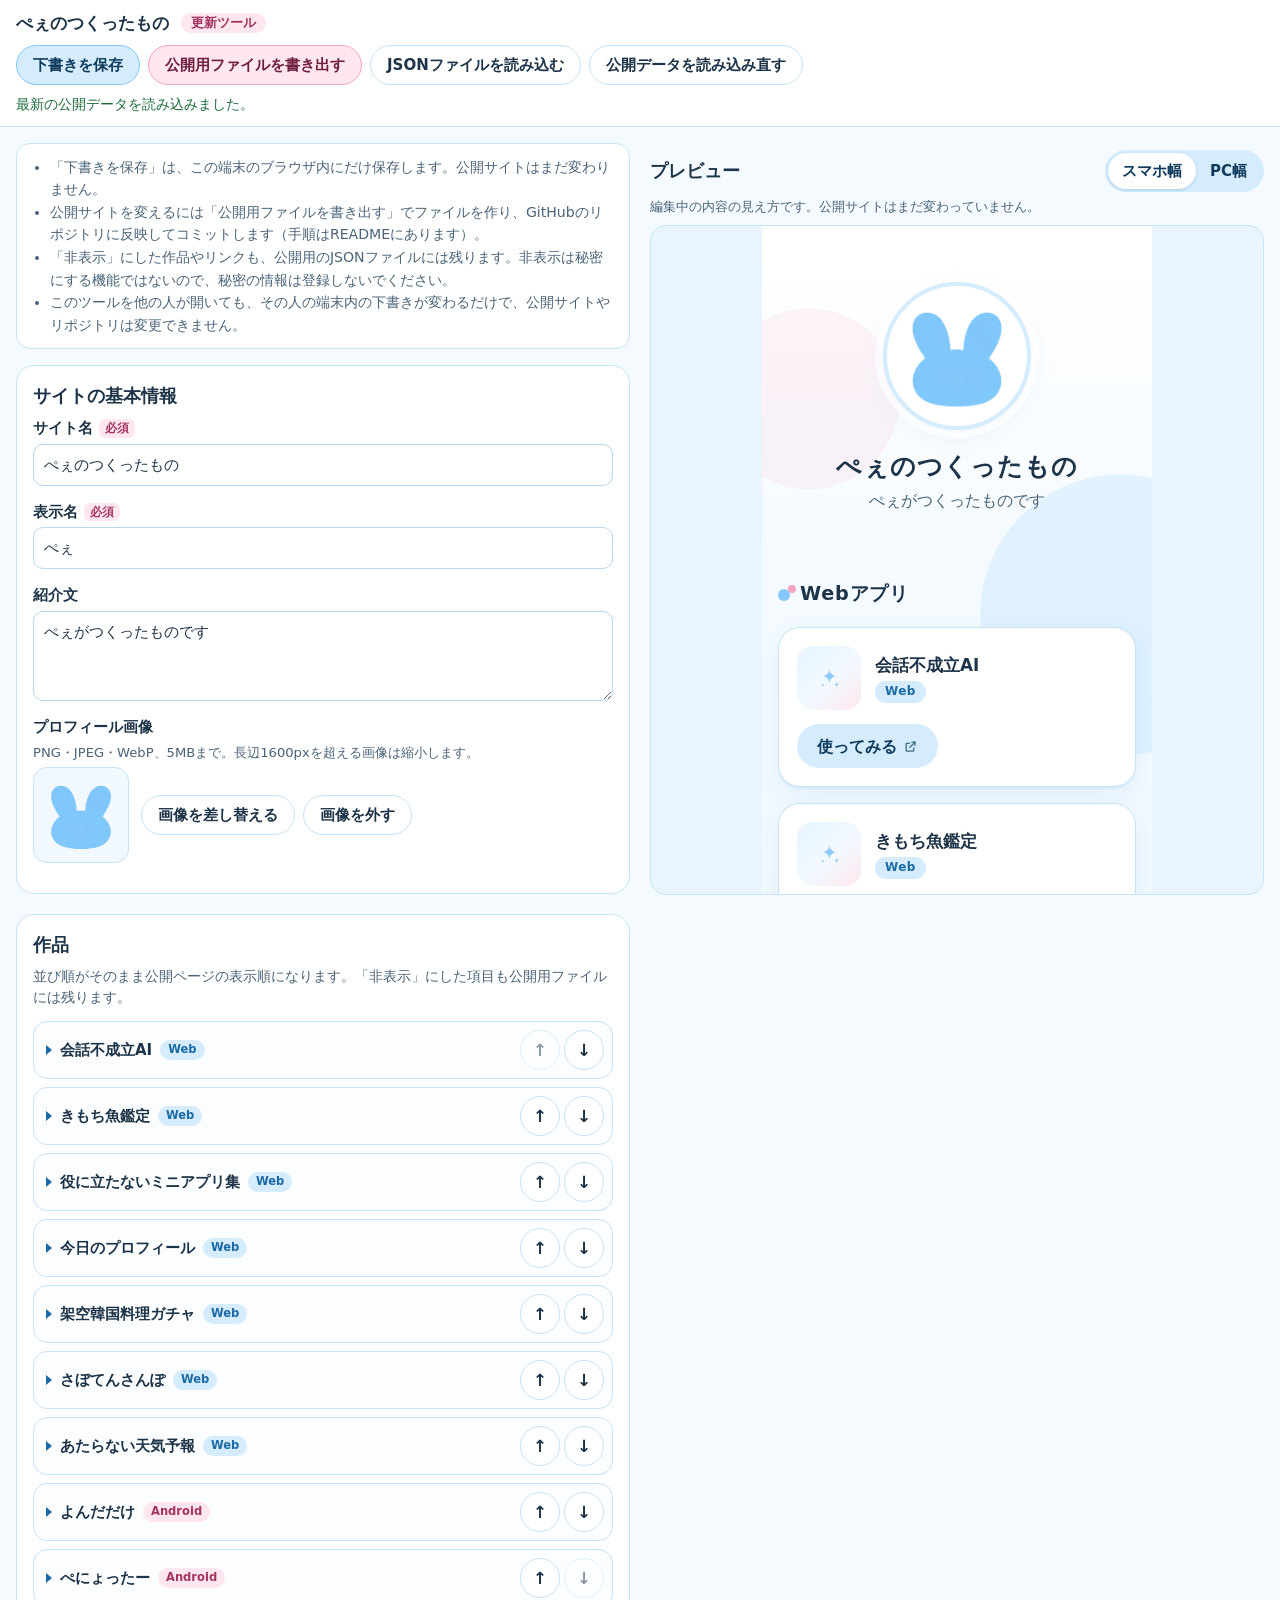
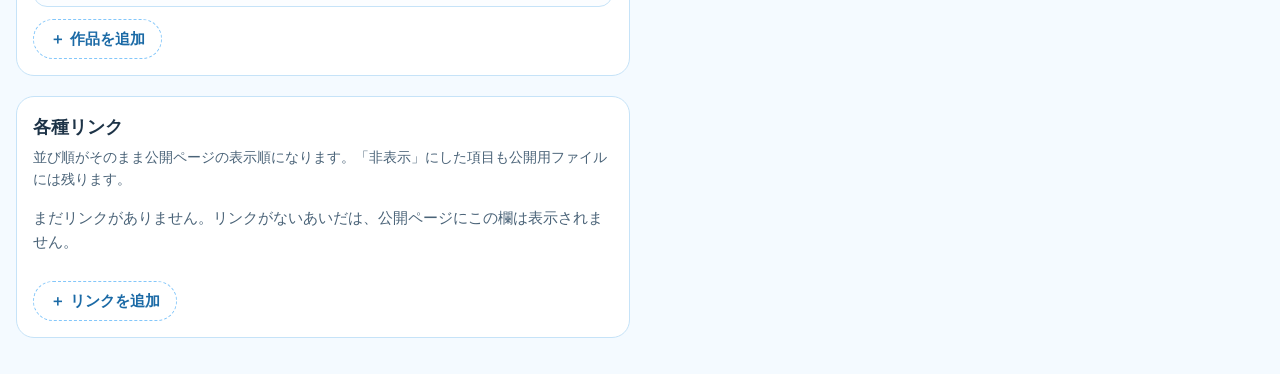
==== editor/index.html @ b0e4f6c3 "Initial commit" ====
<!doctype html>
<html lang="ja" data-page="editor">
<head>
  <meta charset="utf-8">
  <meta name="viewport" content="width=device-width, initial-scale=1">
  <meta name="robots" content="noindex, nofollow">
  <title>更新ツール｜ぺぇのつくったもの</title>
  <link rel="icon" type="image/png" sizes="32x32" href="../assets/favicon-32.png">
  <link rel="stylesheet" href="editor.css">
  <script src="../app.js" defer></script>
  <script src="zip.js" defer></script>
  <script src="editor.js" defer></script>
</head>
<body>
  <header class="topbar">
    <div class="topbar-inner">
      <h1 class="tool-title">ぺぇのつくったもの <span>更新ツール</span></h1>
      <div class="toolbar" role="group" aria-label="ファイル操作">
        <button type="button" class="btn btn-primary" id="btn-save" disabled>下書きを保存</button>
        <button type="button" class="btn btn-accent" id="btn-export" disabled>公開用ファイルを書き出す</button>
        <button type="button" class="btn" id="btn-import">JSONファイルを読み込む</button>
        <button type="button" class="btn btn-ghost" id="btn-reload">公開データを読み込み直す</button>
      </div>
      <p class="status" id="status" role="status" aria-live="polite"></p>
      <p class="dirty" id="dirty" hidden>保存していない変更があります</p>
    </div>
  </header>

  <div class="layout">
    <main class="form-col" id="form-col">
      <section class="notice" aria-labelledby="notice-title">
        <h2 id="notice-title" class="sr-only">このツールについて</h2>
        <ul>
          <li>「下書きを保存」は、この端末のブラウザ内にだけ保存します。公開サイトはまだ変わりません。</li>
          <li>公開サイトを変えるには「公開用ファイルを書き出す」でファイルを作り、GitHubのリポジトリに反映してコミットします（手順はREADMEにあります）。</li>
          <li>「非表示」にした作品やリンクも、公開用のJSONファイルには残ります。非表示は秘密にする機能ではないので、秘密の情報は登録しないでください。</li>
          <li>このツールを他の人が開いても、その人の端末内の下書きが変わるだけで、公開サイトやリポジトリは変更できません。</li>
        </ul>
      </section>

      <div class="problems" id="problems" role="alert" hidden></div>

      <div id="editor-root">
        <p class="empty-state" id="empty-state">データを読み込んでいます…</p>
      </div>
    </main>

    <aside class="preview-col" aria-labelledby="preview-title">
      <div class="preview-head">
        <h2 id="preview-title" class="preview-title">プレビュー</h2>
        <div class="segmented" role="group" aria-label="プレビューの幅">
          <button type="button" class="seg" data-width="mobile" aria-pressed="true">スマホ幅</button>
          <button type="button" class="seg" data-width="pc" aria-pressed="false">PC幅</button>
        </div>
      </div>
      <p class="preview-note">編集中の内容の見え方です。公開サイトはまだ変わっていません。</p>
      <div class="preview-frame" id="preview-frame">
        <iframe id="preview" title="サイトのプレビュー" src="../index.html?preview=1"></iframe>
      </div>
    </aside>
  </div>

  <input type="file" id="image-input" accept="image/png,image/jpeg,image/webp" hidden>
  <input type="file" id="json-input" accept=".json,application/json" hidden>

  <dialog id="draft-dialog" aria-labelledby="draft-dialog-title">
    <h2 id="draft-dialog-title">端末内に下書きがあります</h2>
    <p id="draft-dialog-text"></p>
    <p class="dialog-note">公開データを読み込んでも、下書きは「下書きを保存」するまで消えません。</p>
    <div class="dialog-buttons">
      <button type="button" class="btn btn-primary" id="draft-restore">下書きを復元する</button>
      <button type="button" class="btn" id="draft-published">最新の公開データを読み込む</button>
    </div>
  </dialog>
</body>
</html>
---- editor/editor.css ----
/* 更新ツール — 公開ページと同じ配色で、操作しやすさを優先 */

:root {
  color-scheme: light;
  --bg: #f4faff;
  --surface: #ffffff;
  --text: #1d3347;
  --text-sub: #4a6378;
  --sky: #84c7fa;
  --sky-soft: #d4ecfd;
  --sky-line: #c6e3f8;
  --sky-ink: #1b6aa6;
  --pink: #f5a3c0;
  --pink-soft: #ffe6ef;
  --pink-ink: #a33461;
  --danger: #b3261e;
  --danger-soft: #fdecea;
  --ok: #1e6b3a;
  --ok-soft: #e7f6ec;
  --focus: #1b6aa6;
  --font: system-ui, -apple-system, "Hiragino Sans", "Yu Gothic UI", "Meiryo", sans-serif;
}

*,
*::before,
*::after {
  box-sizing: border-box;
}

body {
  margin: 0;
  font-family: var(--font);
  font-size: 15px;
  line-height: 1.6;
  color: var(--text);
  background: var(--bg);
  overflow-wrap: anywhere;
}

.sr-only {
  position: absolute;
  width: 1px;
  height: 1px;
  padding: 0;
  margin: -1px;
  overflow: hidden;
  clip: rect(0, 0, 0, 0);
  white-space: nowrap;
  border: 0;
}

:focus-visible {
  outline: 3px solid var(--focus);
  outline-offset: 2px;
}

[hidden] {
  display: none !important;
}

/* ---------- 上部バー ---------- */

.topbar {
  z-index: 10;
  background: rgba(255, 255, 255, 0.96);
  border-bottom: 1px solid var(--sky-line);
}

@media (min-width: 768px) and (min-height: 600px) {
  .topbar {
    position: sticky;
    top: 0;
  }
}

.topbar-inner {
  max-width: 1600px;
  margin: 0 auto;
  padding: 10px 16px;
}

.tool-title {
  margin: 0 0 8px;
  font-size: 1.05rem;
  font-weight: 800;
}

.tool-title span {
  display: inline-block;
  margin-left: 6px;
  padding: 0 10px;
  border-radius: 999px;
  background: var(--pink-soft);
  color: var(--pink-ink);
  font-size: 0.8rem;
  vertical-align: 2px;
}

.toolbar {
  display: flex;
  flex-wrap: wrap;
  gap: 8px;
}

.status {
  margin: 8px 0 0;
  min-height: 1.6em;
  font-size: 0.9rem;
  color: var(--text-sub);
}

.status-ok {
  color: var(--ok);
}

.status-error {
  color: var(--danger);
  font-weight: 700;
}

.status-info {
  color: var(--sky-ink);
}

.dirty {
  margin: 2px 0 0;
  font-size: 0.85rem;
  color: var(--pink-ink);
}

.dirty::before {
  content: "● ";
}

/* ---------- ボタン ---------- */

.btn {
  display: inline-flex;
  align-items: center;
  justify-content: center;
  min-height: 40px;
  padding: 6px 16px;
  border: 1px solid var(--sky-line);
  border-radius: 999px;
  background: var(--surface);
  color: var(--text);
  font: inherit;
  font-weight: 700;
  cursor: pointer;
}

.btn:hover:not(:disabled) {
  border-color: var(--sky);
  background: #f7fbff;
}

.btn:disabled {
  opacity: 0.5;
  cursor: not-allowed;
}

.btn-primary {
  background: var(--sky-soft);
  border-color: var(--sky);
  color: #0f3a5c;
}

.btn-primary:hover:not(:disabled) {
  background: #bfe1fb;
}

.btn-accent {
  background: var(--pink-soft);
  border-color: var(--pink);
  color: #6e1f40;
}

.btn-accent:hover:not(:disabled) {
  background: #ffd6e5;
}

.btn-ghost {
  background: transparent;
}

.btn-danger {
  border-color: #f0b8b3;
  color: var(--danger);
}

.btn-danger:hover:not(:disabled) {
  background: var(--danger-soft);
  border-color: var(--danger);
}

.btn-icon {
  width: 40px;
  padding: 0;
  font-size: 1.05rem;
}

.btn-add {
  margin-top: 12px;
  border-style: dashed;
  border-color: var(--sky);
  color: var(--sky-ink);
}

.link-button {
  padding: 0;
  border: 0;
  background: none;
  color: inherit;
  font: inherit;
  text-align: left;
  text-decoration: underline;
  cursor: pointer;
}

/* ---------- レイアウト ---------- */

.layout {
  max-width: 1600px;
  margin: 0 auto;
  padding: 16px;
  display: grid;
  grid-template-columns: minmax(0, 1fr);
  gap: 20px;
}

@media (min-width: 1100px) {
  .layout {
    grid-template-columns: minmax(0, 1fr) minmax(0, 1fr);
    align-items: start;
  }

  .preview-col {
    position: sticky;
    top: 150px;
  }
}

.notice {
  margin-bottom: 16px;
  padding: 12px 16px;
  border-radius: 14px;
  background: var(--surface);
  border: 1px solid var(--sky-line);
  font-size: 0.88rem;
  color: var(--text-sub);
}

.notice ul {
  margin: 0;
  padding-left: 1.2em;
}

.problems {
  margin-bottom: 16px;
  padding: 12px 16px;
  border-radius: 14px;
  background: var(--danger-soft);
  border: 1px solid #f0b8b3;
  color: var(--danger);
}

.problems-title {
  margin: 0 0 6px;
  font-weight: 700;
}

.problems ul {
  margin: 0;
  padding-left: 1.2em;
}

.empty-state {
  color: var(--text-sub);
}

/* ---------- パネル・フォーム ---------- */

.panel {
  margin-bottom: 20px;
  padding: 16px;
  border-radius: 18px;
  background: var(--surface);
  border: 1px solid var(--sky-line);
}

.panel-title {
  margin: 0 0 6px;
  font-size: 1.1rem;
}

.panel-note {
  margin: 0 0 12px;
  font-size: 0.85rem;
  color: var(--text-sub);
}

.field {
  margin: 0 0 14px;
}

.field-label {
  display: block;
  margin: 0 0 4px;
  font-weight: 700;
  font-size: 0.92rem;
}

.req {
  display: inline-block;
  margin-left: 6px;
  padding: 0 6px;
  border-radius: 6px;
  background: var(--pink-soft);
  color: var(--pink-ink);
  font-size: 0.72rem;
  vertical-align: 1px;
}

.hint {
  margin: 0 0 4px;
  font-size: 0.82rem;
  color: var(--text-sub);
}

.input {
  display: block;
  width: 100%;
  min-height: 40px;
  padding: 8px 10px;
  border: 1px solid #b9d7ee;
  border-radius: 10px;
  background: #fff;
  color: var(--text);
  font: inherit;
}

textarea.input {
  resize: vertical;
}

.input[aria-invalid="true"] {
  border-color: var(--danger);
  background: #fffafa;
}

.field-error {
  margin: 4px 0 0;
  font-size: 0.85rem;
  font-weight: 700;
  color: var(--danger);
}

.field-error::before {
  content: "！ ";
}

.field-check {
  display: flex;
  flex-wrap: wrap;
  align-items: center;
  gap: 8px;
}

.field-check input,
.radio input {
  width: 20px;
  height: 20px;
  margin: 0;
  accent-color: var(--sky-ink);
}

.field-check .field-error {
  flex-basis: 100%;
}

.field-radios {
  border: 0;
  padding: 0;
  min-width: 0;
}

.radio {
  display: flex;
  align-items: center;
  gap: 8px;
  min-height: 32px;
}

.image-row {
  display: flex;
  flex-wrap: wrap;
  align-items: center;
  gap: 12px;
}

.image-preview {
  width: 96px;
  height: 96px;
  flex: none;
  border-radius: 14px;
  border: 1px solid var(--sky-line);
  background: #f1f8fe;
  display: flex;
  align-items: center;
  justify-content: center;
  overflow: hidden;
}

.image-preview img {
  width: 100%;
  height: 100%;
  object-fit: contain;
}

.image-none {
  font-size: 0.75rem;
  color: var(--text-sub);
  text-align: center;
  padding: 4px;
}

.image-buttons {
  display: flex;
  flex-wrap: wrap;
  gap: 8px;
}

/* ---------- 項目リスト ---------- */

.items {
  list-style: none;
  margin: 0;
  padding: 0;
  display: flex;
  flex-direction: column;
  gap: 8px;
}

.item {
  border: 1px solid var(--sky-line);
  border-radius: 14px;
  background: #fbfdff;
}

.item.is-open {
  border-color: var(--sky);
  background: #fff;
}

.item-head {
  display: flex;
  align-items: center;
  gap: 8px;
  padding: 6px 8px 6px 4px;
}

.item-toggle {
  flex: 1;
  min-width: 0;
  display: flex;
  flex-wrap: wrap;
  align-items: center;
  gap: 6px 8px;
  min-height: 44px;
  padding: 4px 8px;
  border: 0;
  border-radius: 10px;
  background: transparent;
  color: inherit;
  font: inherit;
  text-align: left;
  cursor: pointer;
}

.item-toggle:hover {
  background: #f1f8fe;
}

.chev {
  width: 0;
  height: 0;
  border-left: 6px solid var(--sky-ink);
  border-top: 5px solid transparent;
  border-bottom: 5px solid transparent;
  transition: transform 0.15s ease;
}

.item.is-open .chev {
  transform: rotate(90deg);
}

.item-name {
  font-weight: 700;
  min-width: 0;
}

.item-tags {
  display: inline-flex;
  flex-wrap: wrap;
  gap: 4px;
}

.tag {
  padding: 0 8px;
  border-radius: 999px;
  font-size: 0.72rem;
  font-weight: 700;
  line-height: 1.7;
  background: var(--sky-soft);
  color: var(--sky-ink);
}

.tag-android {
  background: var(--pink-soft);
  color: var(--pink-ink);
}

.tag-icon {
  background: #eef3f7;
  color: var(--text-sub);
}

.tag-hidden {
  background: #e9edf1;
  color: #3d4b57;
}

.tag-warn {
  background: var(--danger-soft);
  color: var(--danger);
}

.item-moves {
  display: flex;
  gap: 4px;
  flex: none;
}

.item-body {
  padding: 8px 16px 16px;
  border-top: 1px dashed var(--sky-line);
}

.item-foot {
  display: flex;
  justify-content: flex-end;
  margin-top: 8px;
}

/* ---------- プレビュー ---------- */

.preview-col {
  min-width: 0;
}

.preview-head {
  display: flex;
  flex-wrap: wrap;
  align-items: center;
  justify-content: space-between;
  gap: 8px;
}

.preview-title {
  margin: 0;
  font-size: 1.1rem;
}

.preview-note {
  margin: 4px 0 8px;
  font-size: 0.82rem;
  color: var(--text-sub);
}

.segmented {
  display: inline-flex;
  padding: 3px;
  border-radius: 999px;
  background: var(--sky-soft);
}

.seg {
  min-height: 36px;
  padding: 4px 14px;
  border: 0;
  border-radius: 999px;
  background: transparent;
  color: #0f3a5c;
  font: inherit;
  font-weight: 700;
  cursor: pointer;
}

.seg[aria-pressed="true"] {
  background: #fff;
  box-shadow: 0 1px 3px rgba(27, 106, 166, 0.25);
}

.preview-frame {
  position: relative;
  height: 70vh;
  min-height: 420px;
  overflow: hidden;
  border-radius: 16px;
  border: 1px solid var(--sky-line);
  background: #eaf4fc;
}

.preview-frame iframe {
  position: absolute;
  top: 0;
  left: 0;
  border: 0;
  background: #fff;
  transform-origin: 0 0;
}

@media (min-width: 1100px) {
  .preview-frame {
    height: calc(100vh - 230px);
  }
}

/* ---------- ダイアログ ---------- */

dialog {
  max-width: min(480px, calc(100vw - 32px));
  padding: 20px;
  border: 1px solid var(--sky-line);
  border-radius: 18px;
  color: var(--text);
}

dialog::backdrop {
  background: rgba(29, 51, 71, 0.35);
}

dialog h2 {
  margin: 0 0 8px;
  font-size: 1.1rem;
}

.dialog-note {
  font-size: 0.85rem;
  color: var(--text-sub);
}

.dialog-buttons {
  display: flex;
  flex-wrap: wrap;
  gap: 8px;
}

@media (prefers-reduced-motion: reduce) {
  * {
    transition: none !important;
  }
}
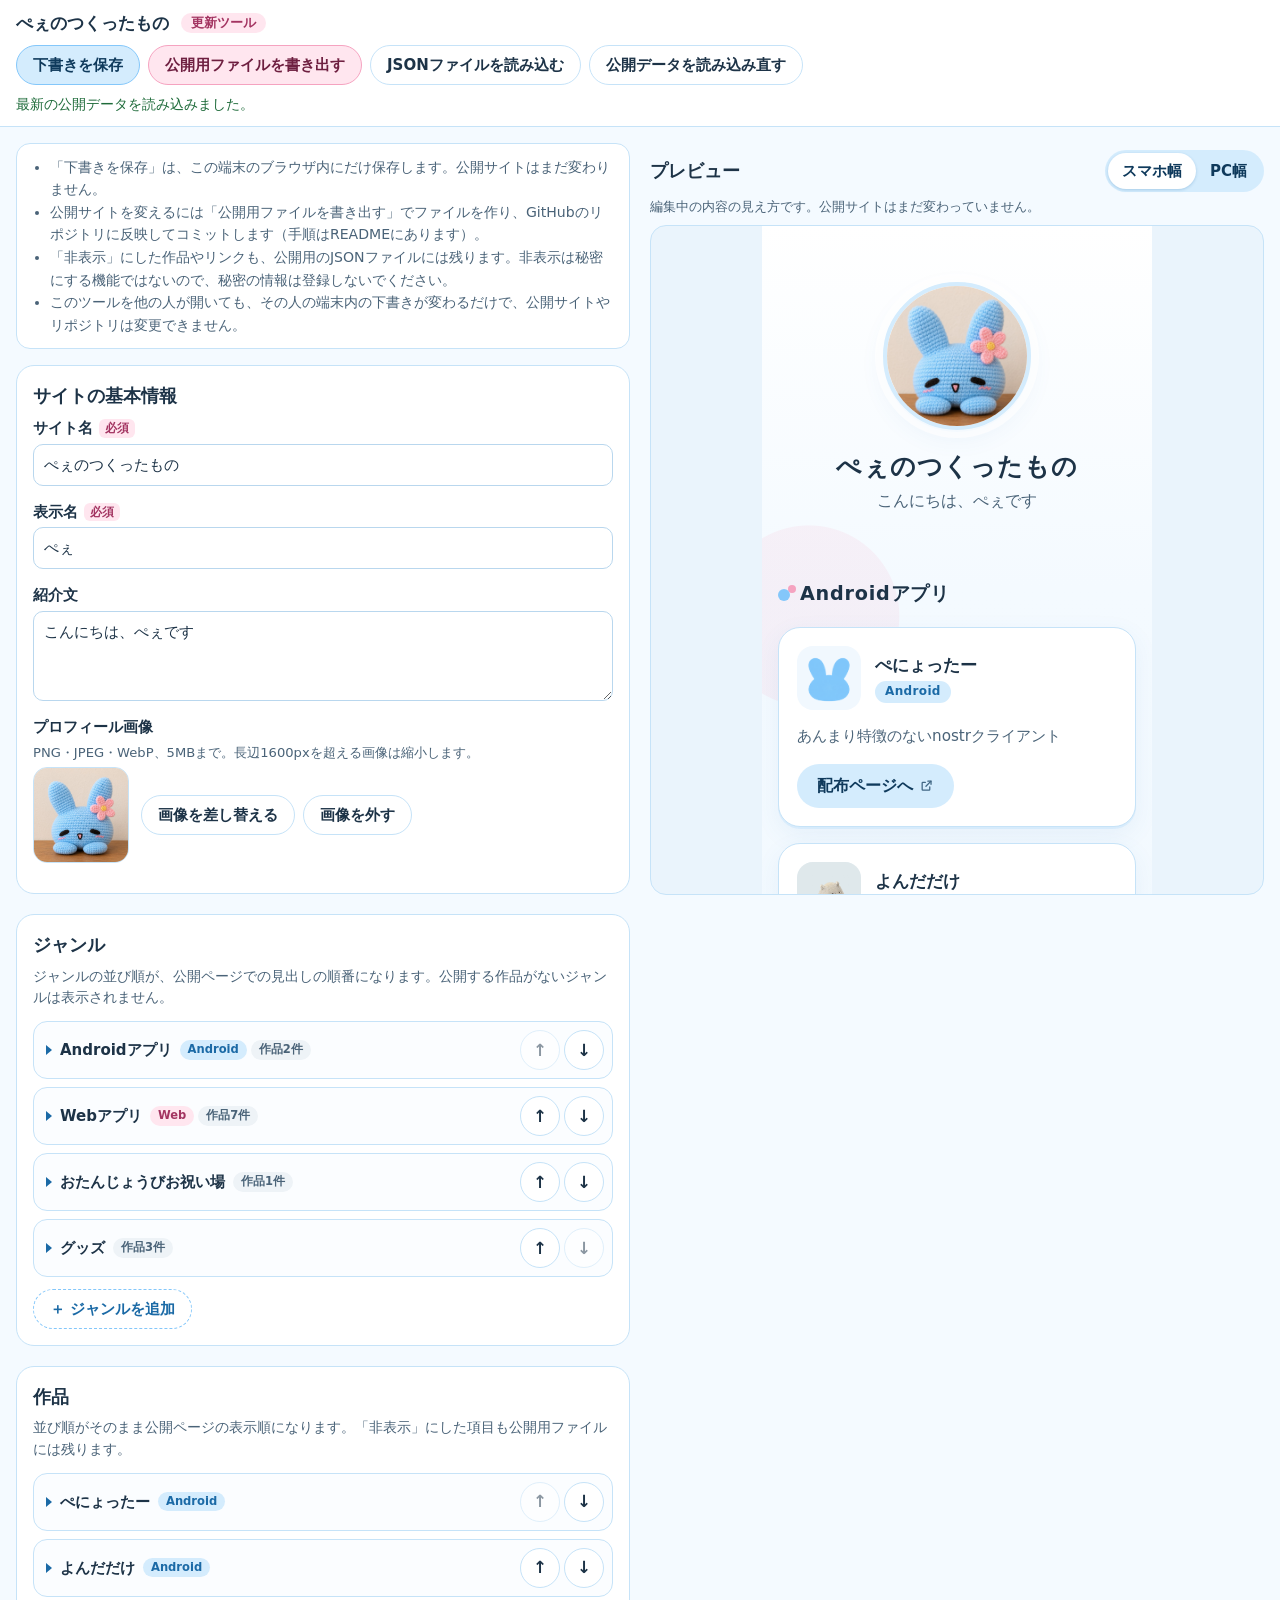
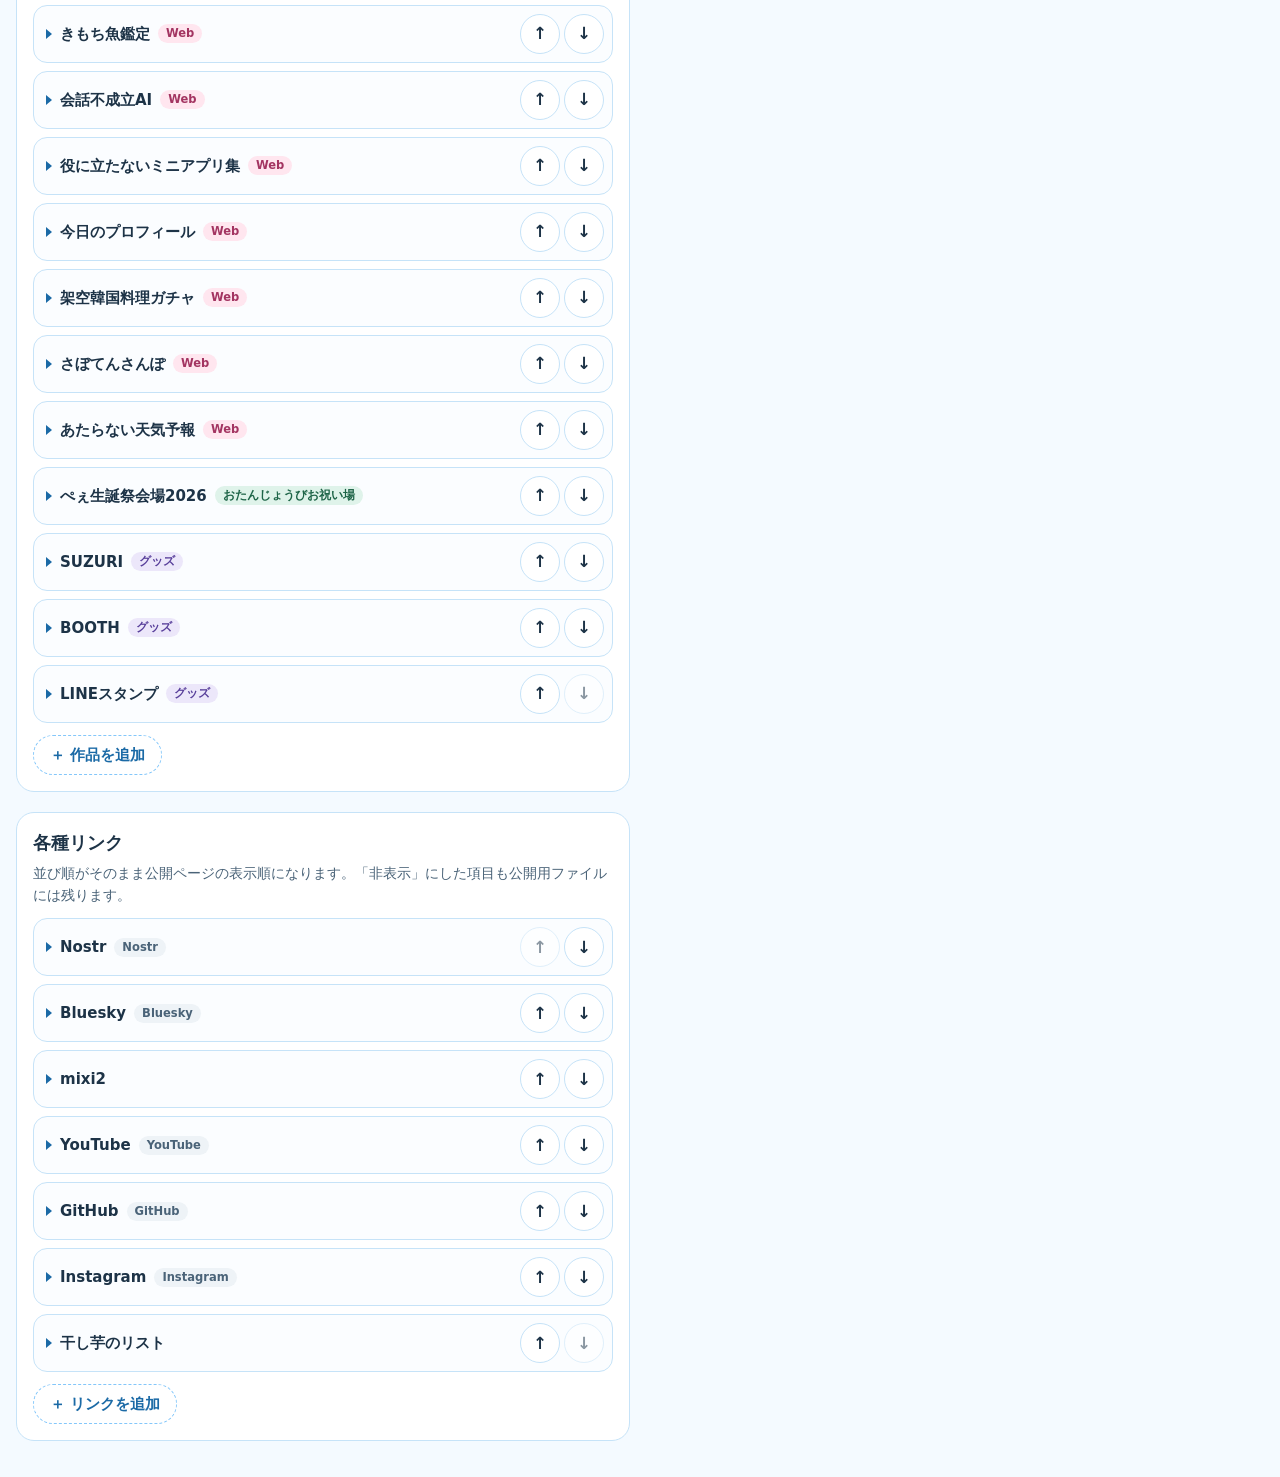
==== commit 243393de: "サイト更新" ====
--- a/editor/index.html
+++ b/editor/index.html
@@ -6,10 +6,10 @@
   <meta name="robots" content="noindex, nofollow">
   <title>更新ツール｜ぺぇのつくったもの</title>
   <link rel="icon" type="image/png" sizes="32x32" href="../assets/favicon-32.png">
-  <link rel="stylesheet" href="editor.css">
-  <script src="../app.js" defer></script>
-  <script src="zip.js" defer></script>
-  <script src="editor.js" defer></script>
+  <link rel="stylesheet" href="editor.css?v=2">
+  <script src="../app.js?v=2" defer></script>
+  <script src="zip.js?v=2" defer></script>
+  <script src="editor.js?v=2" defer></script>
 </head>
 <body>
   <header class="topbar">
--- a/editor/editor.css
+++ b/editor/editor.css
@@ -515,9 +515,20 @@
   color: var(--sky-ink);
 }
 
-.tag-android {
+/* ジャンルの色（公開ページの .badge-c0〜c3 と同じ並び） */
+.tag-c1 {
   background: var(--pink-soft);
   color: var(--pink-ink);
+}
+
+.tag-c2 {
+  background: #dff3ea;
+  color: #1d6447;
+}
+
+.tag-c3 {
+  background: #ece7fa;
+  color: #573e9a;
 }
 
 .tag-icon {
